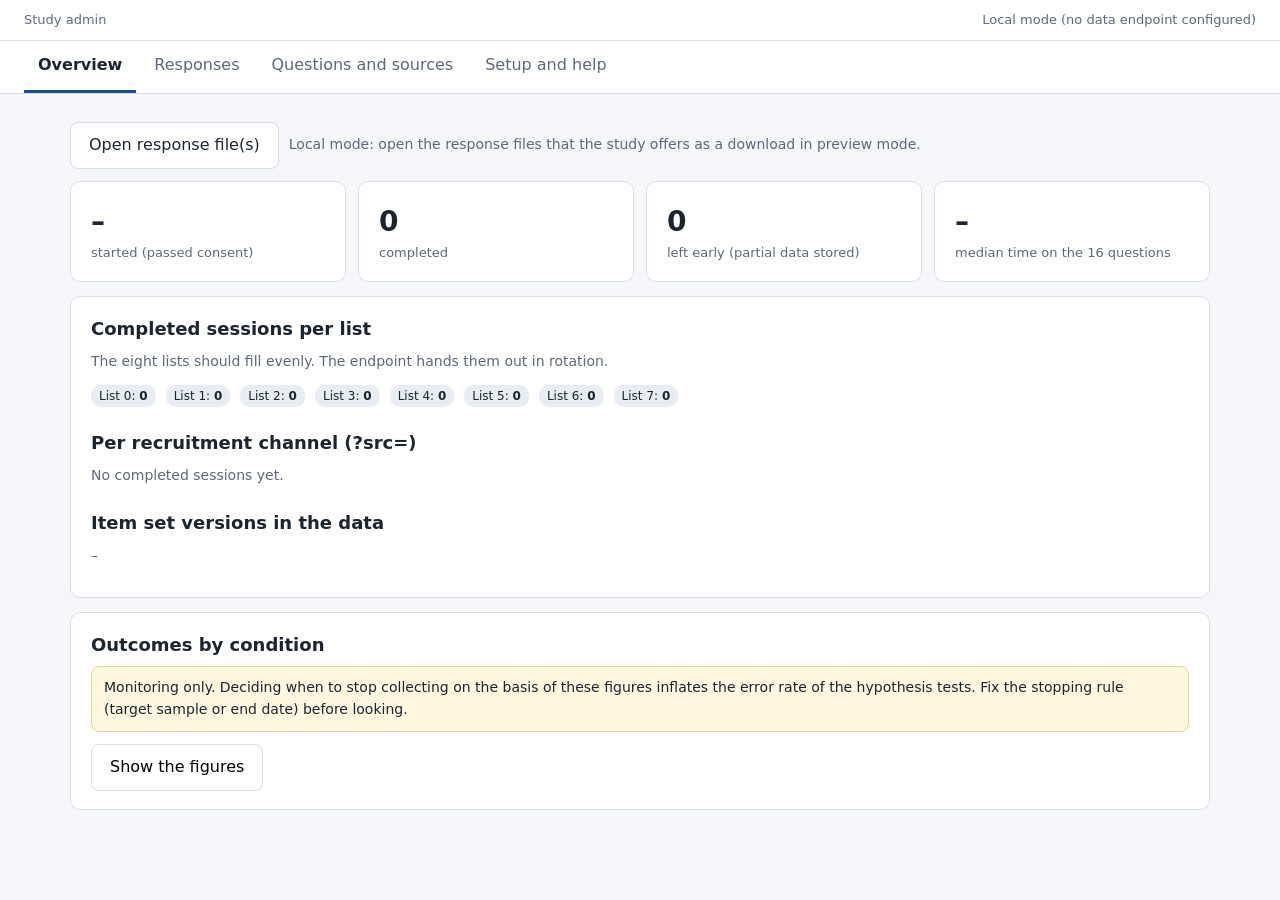
==== admin.html @ bd50028b "Study v2: within-participants design, 16 items, admin page, endpoint with item versions Replaces the" ====
<!DOCTYPE html>
<html lang="en">
<head>
<meta charset="utf-8"><meta name="viewport" content="width=device-width, initial-scale=1"><meta name="robots" content="noindex,nofollow">
<title>Study admin</title>
<link rel="stylesheet" href="styles.css"><link rel="stylesheet" href="admin.css">
</head>
<body>
<header><span>Study admin</span><span id="who"></span></header>
<nav id="tabs" hidden>
  <button data-tab="overview" class="on">Overview</button><button data-tab="responses">Responses</button>
  <button data-tab="items">Questions and sources</button><button data-tab="help">Setup and help</button>
</nav>
<main id="admin"></main>
<div id="reader" class="reader" hidden><div class="reader-box wide"><div class="reader-head"><div class="reader-title" id="pv-title">Preview</div><button class="btn" id="pv-close">Close</button></div><div class="reader-text" id="pv-body"></div></div></div>
<script src="config.js"></script><script src="items.js"></script><script src="design.js"></script><script src="admin.js"></script>
</body>
</html>
---- styles.css ----
:root { --ink:#1c2430; --muted:#5d6878; --line:#d8dde5; --bg:#f4f6f9; --card:#fff; --accent:#1f4e8c; --ok:#1d6b3a; --no:#9b2c2c; }
* { box-sizing: border-box; }
body { margin:0; font:16px/1.55 system-ui, -apple-system, "Segoe UI", Roboto, Arial, sans-serif; color:var(--ink); background:var(--bg); }
header { display:flex; justify-content:space-between; padding:10px 24px; font-size:13px; color:var(--muted); border-bottom:1px solid var(--line); background:#fff; }
main { max-width:860px; margin:28px auto 80px; padding:0 20px; }
h1 { font-size:24px; margin:0 0 12px; } h2 { font-size:18px; margin:22px 0 8px; }
p { margin:0 0 12px; } .muted { color:var(--muted); font-size:14px; }
.card { background:var(--card); border:1px solid var(--line); border-radius:10px; padding:18px 20px; margin:0 0 14px; }
.label { font-size:12px; letter-spacing:.06em; text-transform:uppercase; color:var(--muted); margin-bottom:6px; }
.question { font-size:19px; font-weight:600; }
.answer { font-size:17px; }
.sources { display:flex; gap:10px; flex-wrap:wrap; margin-top:2px; }
.chip { border:1px solid var(--line); background:#f8fafc; border-radius:8px; padding:8px 12px; cursor:pointer; font:inherit; text-align:left; }
.chip:hover, .chip:focus { border-color:var(--accent); outline:none; }
.chip b { color:var(--accent); margin-right:6px; }
.trace ol { margin:6px 0 0 20px; padding:0; } .trace li { margin-bottom:6px; }
.decision { display:flex; gap:12px; align-items:center; flex-wrap:wrap; }
.btn { font:inherit; padding:10px 18px; border-radius:8px; border:1px solid var(--line); background:#fff; cursor:pointer; }
.btn:hover { border-color:var(--accent); } .btn[disabled] { opacity:.45; cursor:not-allowed; }
.btn.primary { background:var(--accent); color:#fff; border-color:var(--accent); }
.btn.choice.sel { border-width:2px; font-weight:600; }
.btn.choice.sel.acc { border-color:var(--ok); color:var(--ok); } .btn.choice.sel.rej { border-color:var(--no); color:var(--no); }
.reader { position:fixed; inset:0; background:rgba(20,28,40,.55); display:flex; align-items:center; justify-content:center; padding:24px; z-index:10; }
.reader[hidden] { display:none; }
.reader-box { background:#fff; border-radius:12px; max-width:720px; width:100%; max-height:86vh; display:flex; flex-direction:column; }
.reader-head { display:flex; justify-content:space-between; gap:16px; align-items:flex-start; padding:18px 22px; border-bottom:1px solid var(--line); }
.reader-title { font-weight:700; font-size:18px; } .reader-text { padding:20px 22px 26px; overflow:auto; font-size:17px; line-height:1.65; }
fieldset { border:0; padding:0; margin:0 0 18px; } legend { font-weight:600; margin-bottom:8px; padding:0; }
.opts { display:flex; gap:8px; flex-wrap:wrap; } .opts label { border:1px solid var(--line); border-radius:8px; padding:7px 12px; background:#fff; cursor:pointer; }
.opts input { margin-right:6px; } textarea, input[type=number], select { font:inherit; width:100%; padding:9px 10px; border:1px solid var(--line); border-radius:8px; }
input[type=number] { width:110px; } textarea { min-height:84px; }
.err { color:var(--no); font-size:14px; min-height:20px; }
table.res { border-collapse:collapse; width:100%; font-size:15px; } table.res td, table.res th { border-bottom:1px solid var(--line); padding:7px 8px; text-align:left; vertical-align:top; }
.tagok { color:var(--ok); font-weight:600; } .tagno { color:var(--no); font-weight:600; }
---- admin.css ----
main#admin { max-width:1180px; }
nav#tabs { display:flex; gap:4px; padding:0 24px; background:#fff; border-bottom:1px solid var(--line); }
nav#tabs button { font:inherit; border:0; background:none; padding:12px 14px; cursor:pointer; color:var(--muted); border-bottom:3px solid transparent; }
nav#tabs button.on { color:var(--ink); border-bottom-color:var(--accent); font-weight:600; }
.grid { display:grid; grid-template-columns:repeat(4,1fr); gap:12px; } .stat { font-size:28px; font-weight:700; } .stat small { font-size:13px; font-weight:400; color:var(--muted); display:block; }
table.data { border-collapse:collapse; width:100%; font-size:14px; } table.data th, table.data td { border-bottom:1px solid var(--line); padding:6px 8px; text-align:left; white-space:nowrap; }
table.data th { font-size:12px; text-transform:uppercase; letter-spacing:.04em; color:var(--muted); } table.data tr.click { cursor:pointer; } table.data tr.click:hover { background:#f1f5fa; }
.scroll { overflow:auto; max-height:460px; } .row { display:flex; gap:10px; flex-wrap:wrap; align-items:center; margin-bottom:12px; }
.split { display:grid; grid-template-columns:270px 1fr; gap:14px; align-items:start; }
.itemlist button { display:block; width:100%; text-align:left; font:inherit; padding:8px 10px; border:1px solid var(--line); background:#fff; border-radius:8px; margin-bottom:6px; cursor:pointer; }
.itemlist button.on { border-color:var(--accent); background:#eef4fb; } .itemlist .g { font-size:12px; color:var(--muted); margin:10px 0 4px; }
.itemlist .bad { color:var(--no); } label.f { display:block; font-size:13px; font-weight:600; margin:12px 0 4px; } label.f small { font-weight:400; color:var(--muted); }
.two { display:grid; grid-template-columns:1fr 1fr; gap:14px; } .two .s { border-left:4px solid var(--ok); padding-left:10px; } .two .u { border-left:4px solid var(--no); padding-left:10px; }
input[type=text], input[type=password] { font:inherit; width:100%; padding:9px 10px; border:1px solid var(--line); border-radius:8px; }
textarea.tall { min-height:150px; } .ok { color:var(--ok); } .bad { color:var(--no); } .warn { background:#fff7e0; border:1px solid #ecd58b; border-radius:8px; padding:10px 12px; font-size:14px; margin-bottom:12px; }
.pill { display:inline-block; font-size:12px; padding:2px 8px; border-radius:10px; background:#e8edf3; } .pill.ok { background:#dff1e5; } .pill.no { background:#f6dede; }
.reader-box.wide { max-width:900px; } ul.problems { margin:6px 0 0 18px; padding:0; font-size:14px; }
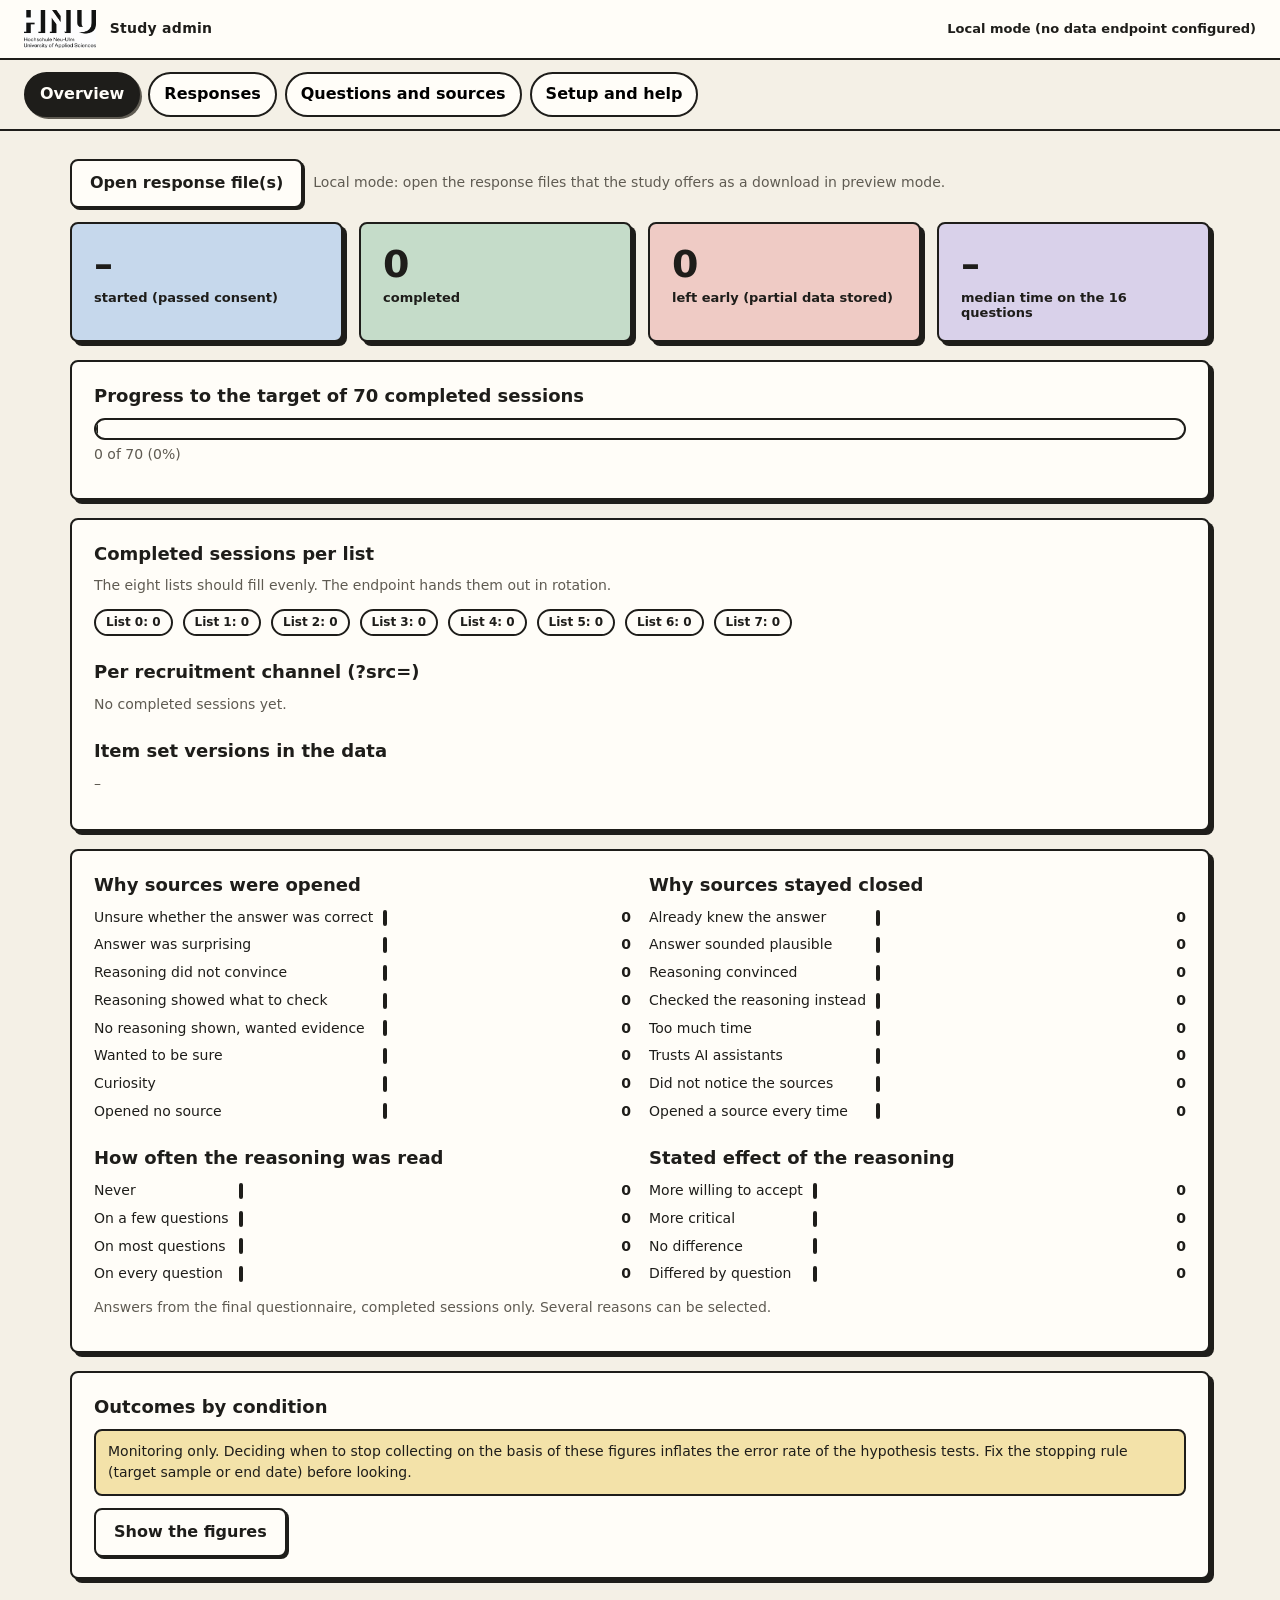
==== commit 3cdc7247: "Redesign, closed final questionnaire, contact and study information - neobrutalist interface for the" ====
--- a/admin.html
+++ b/admin.html
@@ -6,7 +6,7 @@
 <link rel="stylesheet" href="styles.css"><link rel="stylesheet" href="admin.css">
 </head>
 <body>
-<header><span>Study admin</span><span id="who"></span></header>
+<header class="top"><div class="brand"><img src="assets/hnu-logo.png" alt="Hochschule Neu-Ulm"><span>Study admin</span></div><span id="who"></span></header>
 <nav id="tabs" hidden>
   <button data-tab="overview" class="on">Overview</button><button data-tab="responses">Responses</button>
   <button data-tab="items">Questions and sources</button><button data-tab="help">Setup and help</button>
--- a/styles.css
+++ b/styles.css
@@ -1,34 +1,53 @@
-:root { --ink:#1c2430; --muted:#5d6878; --line:#d8dde5; --bg:#f4f6f9; --card:#fff; --accent:#1f4e8c; --ok:#1d6b3a; --no:#9b2c2c; }
-* { box-sizing: border-box; }
-body { margin:0; font:16px/1.55 system-ui, -apple-system, "Segoe UI", Roboto, Arial, sans-serif; color:var(--ink); background:var(--bg); }
-header { display:flex; justify-content:space-between; padding:10px 24px; font-size:13px; color:var(--muted); border-bottom:1px solid var(--line); background:#fff; }
-main { max-width:860px; margin:28px auto 80px; padding:0 20px; }
-h1 { font-size:24px; margin:0 0 12px; } h2 { font-size:18px; margin:22px 0 8px; }
-p { margin:0 0 12px; } .muted { color:var(--muted); font-size:14px; }
-.card { background:var(--card); border:1px solid var(--line); border-radius:10px; padding:18px 20px; margin:0 0 14px; }
-.label { font-size:12px; letter-spacing:.06em; text-transform:uppercase; color:var(--muted); margin-bottom:6px; }
-.question { font-size:19px; font-weight:600; }
-.answer { font-size:17px; }
+/* Neobrutalist look with quiet colours: solid outlines, hard offset shadows, flat pastel fills. */
+:root { --ink:#1e1d1a; --muted:#5f5b52; --paper:#f4f0e6; --card:#fffdf8; --line:#1e1d1a;
+  --butter:#f3e2a9; --sage:#c5dcc9; --sky:#c6d8ec; --rose:#efcbc5; --lilac:#d9d1ea; --ok:#2f6b45; --no:#a13d33;
+  --sh:4px 4px 0 var(--ink); --sh2:2px 2px 0 var(--ink); --r:8px; }
+* { box-sizing:border-box; }
+body { margin:0; font:16px/1.55 system-ui, -apple-system, "Segoe UI", Roboto, Arial, sans-serif; color:var(--ink); background:var(--paper); }
+a { color:var(--ink); }
+header.top { display:flex; justify-content:space-between; align-items:center; gap:16px; padding:10px 24px; background:var(--card); border-bottom:2px solid var(--line); position:sticky; top:0; z-index:5; }
+.brand { display:flex; align-items:center; gap:14px; font-weight:700; font-size:14px; letter-spacing:.02em; } .brand img { height:38px; width:auto; display:block; }
+.prog { display:flex; align-items:center; gap:12px; font-size:13px; font-weight:600; } .bar { width:180px; height:12px; border:2px solid var(--line); border-radius:99px; background:var(--card); overflow:hidden; }
+.bar i { display:block; height:100%; width:0; background:var(--sage); border-right:2px solid var(--line); transition:width .25s; }
+main { max-width:860px; margin:28px auto 40px; padding:0 20px; }
+footer.foot { text-align:center; font-size:13px; color:var(--muted); padding:0 20px 36px; }
+h1 { font-size:27px; line-height:1.2; margin:0 0 12px; letter-spacing:-.01em; } h2 { font-size:18px; margin:22px 0 8px; }
+p { margin:0 0 12px; } .muted { color:var(--muted); font-size:14px; } .lead { font-size:18px; }
+.card { background:var(--card); border:2px solid var(--line); border-radius:var(--r); box-shadow:var(--sh); padding:20px 22px; margin:0 0 18px; }
+.card.hero { background:var(--butter); } .cols3 { display:grid; grid-template-columns:repeat(3,1fr); gap:16px; }
+.card.mini { padding:14px 16px; display:flex; flex-direction:column; gap:4px; font-size:14px; } .card.mini b { font-size:15px; } .c1 { background:var(--sage); } .c2 { background:var(--sky); } .c3 { background:var(--lilac); }
+.tag, .label { display:inline-block; font-size:11px; font-weight:700; letter-spacing:.08em; text-transform:uppercase; border:2px solid var(--line); border-radius:99px; padding:2px 10px; background:var(--card); margin-bottom:10px; }
+.question { font-size:20px; font-weight:700; line-height:1.35; } .answer { font-size:17px; }
+.card.q { background:var(--butter); }
 .sources { display:flex; gap:10px; flex-wrap:wrap; margin-top:2px; }
-.chip { border:1px solid var(--line); background:#f8fafc; border-radius:8px; padding:8px 12px; cursor:pointer; font:inherit; text-align:left; }
-.chip:hover, .chip:focus { border-color:var(--accent); outline:none; }
-.chip b { color:var(--accent); margin-right:6px; }
+.chip { border:2px solid var(--line); background:var(--sky); border-radius:var(--r); padding:8px 12px; cursor:pointer; font:inherit; text-align:left; box-shadow:var(--sh2); transition:transform .06s, box-shadow .06s; }
+.chip:hover, .chip:focus-visible { transform:translate(-1px,-1px); box-shadow:3px 3px 0 var(--ink); outline:none; } .chip:active { transform:translate(2px,2px); box-shadow:none; }
+.chip b { margin-right:6px; } span.chip { cursor:default; }
 .trace ol { margin:6px 0 0 20px; padding:0; } .trace li { margin-bottom:6px; }
-.decision { display:flex; gap:12px; align-items:center; flex-wrap:wrap; }
-.btn { font:inherit; padding:10px 18px; border-radius:8px; border:1px solid var(--line); background:#fff; cursor:pointer; }
-.btn:hover { border-color:var(--accent); } .btn[disabled] { opacity:.45; cursor:not-allowed; }
-.btn.primary { background:var(--accent); color:#fff; border-color:var(--accent); }
-.btn.choice.sel { border-width:2px; font-weight:600; }
-.btn.choice.sel.acc { border-color:var(--ok); color:var(--ok); } .btn.choice.sel.rej { border-color:var(--no); color:var(--no); }
-.reader { position:fixed; inset:0; background:rgba(20,28,40,.55); display:flex; align-items:center; justify-content:center; padding:24px; z-index:10; }
-.reader[hidden] { display:none; }
-.reader-box { background:#fff; border-radius:12px; max-width:720px; width:100%; max-height:86vh; display:flex; flex-direction:column; }
-.reader-head { display:flex; justify-content:space-between; gap:16px; align-items:flex-start; padding:18px 22px; border-bottom:1px solid var(--line); }
+.decision { display:flex; gap:12px; align-items:center; flex-wrap:wrap; } .decision span { font-weight:700; }
+.btn { font:inherit; font-weight:600; padding:10px 18px; border-radius:var(--r); border:2px solid var(--line); background:var(--card); color:var(--ink); cursor:pointer; box-shadow:var(--sh2); transition:transform .06s, box-shadow .06s; }
+.btn:hover:not([disabled]) { transform:translate(-1px,-1px); box-shadow:3px 3px 0 var(--ink); } .btn:active:not([disabled]) { transform:translate(2px,2px); box-shadow:none; }
+.btn[disabled] { opacity:.45; cursor:not-allowed; } .btn.primary { background:var(--ink); color:var(--card); box-shadow:2px 2px 0 var(--muted); } .btn.big { font-size:17px; padding:12px 22px; }
+.btn.choice.sel.acc { background:var(--sage); } .btn.choice.sel.rej { background:var(--rose); } .btn.choice.sel { box-shadow:var(--sh); }
+.row { display:flex; gap:10px; flex-wrap:wrap; align-items:center; }
+label.check { display:flex; gap:10px; align-items:flex-start; border:2px solid var(--line); border-radius:var(--r); padding:12px 14px; background:var(--paper); margin:14px 0; cursor:pointer; } label.check input { width:18px; height:18px; margin-top:3px; accent-color:var(--ink); }
+details.about { border:2px solid var(--line); border-radius:var(--r); padding:10px 14px; background:var(--paper); } details.about summary { font-weight:700; cursor:pointer; } details.about p { margin:10px 0 0; font-size:15px; }
+.reader { position:fixed; inset:0; background:rgba(30,29,26,.55); display:flex; align-items:center; justify-content:center; padding:24px; z-index:10; } .reader[hidden] { display:none; }
+.reader-box { background:var(--card); border:2px solid var(--line); border-radius:var(--r); box-shadow:8px 8px 0 var(--ink); max-width:720px; width:100%; max-height:86vh; display:flex; flex-direction:column; }
+.reader-head { display:flex; justify-content:space-between; gap:16px; align-items:flex-start; padding:16px 20px; border-bottom:2px solid var(--line); background:var(--sky); border-radius:6px 6px 0 0; }
 .reader-title { font-weight:700; font-size:18px; } .reader-text { padding:20px 22px 26px; overflow:auto; font-size:17px; line-height:1.65; }
-fieldset { border:0; padding:0; margin:0 0 18px; } legend { font-weight:600; margin-bottom:8px; padding:0; }
-.opts { display:flex; gap:8px; flex-wrap:wrap; } .opts label { border:1px solid var(--line); border-radius:8px; padding:7px 12px; background:#fff; cursor:pointer; }
-.opts input { margin-right:6px; } textarea, input[type=number], select { font:inherit; width:100%; padding:9px 10px; border:1px solid var(--line); border-radius:8px; }
-input[type=number] { width:110px; } textarea { min-height:84px; }
-.err { color:var(--no); font-size:14px; min-height:20px; }
-table.res { border-collapse:collapse; width:100%; font-size:15px; } table.res td, table.res th { border-bottom:1px solid var(--line); padding:7px 8px; text-align:left; vertical-align:top; }
-.tagok { color:var(--ok); font-weight:600; } .tagno { color:var(--no); font-weight:600; }
+/* questionnaire */
+.qrow { display:flex; gap:14px; padding:16px 0; border-top:2px dashed #cfc8b6; } .qrow:first-of-type { border-top:0; } .qrow.missing .qn { background:var(--rose); }
+.qn { flex:0 0 34px; height:34px; border:2px solid var(--line); border-radius:99px; display:flex; align-items:center; justify-content:center; font-weight:700; background:var(--butter); } .qb { flex:1; min-width:0; } .qt { font-weight:700; margin-bottom:4px; }
+.opts { display:flex; gap:8px; flex-wrap:wrap; margin-top:10px; } .opts.col { flex-direction:column; align-items:stretch; } .opts.tight { gap:6px; }
+.opt { font:inherit; text-align:left; padding:8px 14px; border:2px solid var(--line); border-radius:var(--r); background:var(--card); cursor:pointer; transition:transform .06s, box-shadow .06s; }
+.opt:hover { box-shadow:var(--sh2); transform:translate(-1px,-1px); } .opt.on { background:var(--sage); box-shadow:var(--sh2); font-weight:600; }
+.opt.num { min-width:42px; text-align:center; padding:8px 0; } .opt.box::before { content:""; display:inline-block; width:14px; height:14px; border:2px solid var(--line); border-radius:3px; margin-right:10px; vertical-align:-2px; background:var(--card); } .opt.box.on::before { background:var(--ink); }
+.scale { display:flex; gap:8px; align-items:center; flex-wrap:wrap; margin-top:10px; }
+fieldset { border:0; padding:0; margin:0 0 18px; } legend { font-weight:700; margin-bottom:8px; padding:0; }
+.opts label { border:2px solid var(--line); border-radius:var(--r); padding:7px 12px; background:var(--card); cursor:pointer; } .opts input { margin-right:6px; accent-color:var(--ink); }
+textarea, input[type=number], select, input[type=text], input[type=password] { font:inherit; width:100%; padding:9px 10px; border:2px solid var(--line); border-radius:var(--r); background:var(--card); color:var(--ink); } textarea { min-height:84px; }
+.err { color:var(--no); font-size:14px; font-weight:600; min-height:22px; margin-top:8px; }
+table.res { border-collapse:collapse; width:100%; font-size:15px; } table.res td, table.res th { border-bottom:2px solid #e3dccb; padding:7px 8px; text-align:left; vertical-align:top; }
+.tagok { color:var(--ok); font-weight:700; } .tagno { color:var(--no); font-weight:700; } .score { display:inline-block; font-size:22px; font-weight:800; background:var(--sage); border:2px solid var(--line); border-radius:var(--r); padding:4px 14px; box-shadow:var(--sh2); }
+code { background:var(--butter); border:1px solid var(--line); border-radius:4px; padding:1px 6px; }
--- a/admin.css
+++ b/admin.css
@@ -1,17 +1,21 @@
 main#admin { max-width:1180px; }
-nav#tabs { display:flex; gap:4px; padding:0 24px; background:#fff; border-bottom:1px solid var(--line); }
-nav#tabs button { font:inherit; border:0; background:none; padding:12px 14px; cursor:pointer; color:var(--muted); border-bottom:3px solid transparent; }
-nav#tabs button.on { color:var(--ink); border-bottom-color:var(--accent); font-weight:600; }
-.grid { display:grid; grid-template-columns:repeat(4,1fr); gap:12px; } .stat { font-size:28px; font-weight:700; } .stat small { font-size:13px; font-weight:400; color:var(--muted); display:block; }
-table.data { border-collapse:collapse; width:100%; font-size:14px; } table.data th, table.data td { border-bottom:1px solid var(--line); padding:6px 8px; text-align:left; white-space:nowrap; }
-table.data th { font-size:12px; text-transform:uppercase; letter-spacing:.04em; color:var(--muted); } table.data tr.click { cursor:pointer; } table.data tr.click:hover { background:#f1f5fa; }
-.scroll { overflow:auto; max-height:460px; } .row { display:flex; gap:10px; flex-wrap:wrap; align-items:center; margin-bottom:12px; }
-.split { display:grid; grid-template-columns:270px 1fr; gap:14px; align-items:start; }
-.itemlist button { display:block; width:100%; text-align:left; font:inherit; padding:8px 10px; border:1px solid var(--line); background:#fff; border-radius:8px; margin-bottom:6px; cursor:pointer; }
-.itemlist button.on { border-color:var(--accent); background:#eef4fb; } .itemlist .g { font-size:12px; color:var(--muted); margin:10px 0 4px; }
-.itemlist .bad { color:var(--no); } label.f { display:block; font-size:13px; font-weight:600; margin:12px 0 4px; } label.f small { font-weight:400; color:var(--muted); }
-.two { display:grid; grid-template-columns:1fr 1fr; gap:14px; } .two .s { border-left:4px solid var(--ok); padding-left:10px; } .two .u { border-left:4px solid var(--no); padding-left:10px; }
-input[type=text], input[type=password] { font:inherit; width:100%; padding:9px 10px; border:1px solid var(--line); border-radius:8px; }
-textarea.tall { min-height:150px; } .ok { color:var(--ok); } .bad { color:var(--no); } .warn { background:#fff7e0; border:1px solid #ecd58b; border-radius:8px; padding:10px 12px; font-size:14px; margin-bottom:12px; }
-.pill { display:inline-block; font-size:12px; padding:2px 8px; border-radius:10px; background:#e8edf3; } .pill.ok { background:#dff1e5; } .pill.no { background:#f6dede; }
-.reader-box.wide { max-width:900px; } ul.problems { margin:6px 0 0 18px; padding:0; font-size:14px; }
+nav#tabs { display:flex; gap:8px; padding:12px 24px; background:var(--paper); border-bottom:2px solid var(--line); flex-wrap:wrap; }
+nav#tabs button { font:inherit; font-weight:600; border:2px solid var(--line); background:var(--card); padding:8px 14px; cursor:pointer; border-radius:99px; }
+nav#tabs button.on { background:var(--ink); color:var(--card); box-shadow:2px 2px 0 var(--muted); }
+.grid { display:grid; grid-template-columns:repeat(4,1fr); gap:16px; } .grid .card:nth-child(1) { background:var(--sky); } .grid .card:nth-child(2) { background:var(--sage); } .grid .card:nth-child(3) { background:var(--rose); } .grid .card:nth-child(4) { background:var(--lilac); }
+.stat { font-size:38px; font-weight:800; line-height:1.1; } .stat small { font-size:13px; font-weight:600; display:block; margin-top:6px; }
+.goal { height:22px; border:2px solid var(--line); border-radius:99px; background:var(--card); overflow:hidden; margin:8px 0 4px; } .goal i { display:block; height:100%; background:var(--sage); border-right:2px solid var(--line); }
+.bars { display:grid; grid-template-columns:minmax(120px,max-content) 1fr 40px; gap:6px 10px; align-items:center; font-size:14px; } .bars .b { height:16px; border:2px solid var(--line); border-radius:4px; background:var(--sky); min-width:2px; } .bars .b.alt { background:var(--butter); } .bars .n { font-weight:700; text-align:right; }
+.halves { display:grid; grid-template-columns:1fr 1fr; gap:18px; }
+table.data { border-collapse:collapse; width:100%; font-size:14px; } table.data th, table.data td { border-bottom:2px solid #e3dccb; padding:7px 8px; text-align:left; white-space:nowrap; }
+table.data th { font-size:11px; text-transform:uppercase; letter-spacing:.06em; position:sticky; top:0; background:var(--card); } table.data tr.click { cursor:pointer; } table.data tr.click:hover { background:var(--butter); }
+.scroll { overflow:auto; max-height:460px; } .row { margin-bottom:14px; }
+.split { display:grid; grid-template-columns:270px 1fr; gap:16px; align-items:start; }
+.itemlist button { display:block; width:100%; text-align:left; font:inherit; padding:8px 10px; border:2px solid var(--line); background:var(--card); border-radius:var(--r); margin-bottom:8px; cursor:pointer; }
+.itemlist button.on { background:var(--butter); box-shadow:var(--sh2); } .itemlist .g { font-size:11px; font-weight:700; letter-spacing:.08em; text-transform:uppercase; margin:12px 0 6px; }
+.itemlist .bad { color:var(--no); } label.f { display:block; font-size:13px; font-weight:700; margin:12px 0 4px; } label.f small { font-weight:400; color:var(--muted); }
+.two { display:grid; grid-template-columns:1fr 1fr; gap:14px; } .two .s { border-left:6px solid var(--sage); padding-left:12px; } .two .u { border-left:6px solid var(--rose); padding-left:12px; }
+textarea.tall { min-height:150px; } .ok { color:var(--ok); } .bad { color:var(--no); }
+.warn { background:var(--butter); border:2px solid var(--line); border-radius:var(--r); padding:10px 12px; font-size:14px; margin-bottom:12px; }
+.pill { display:inline-block; font-size:12px; font-weight:600; padding:2px 10px; border-radius:99px; border:2px solid var(--line); background:var(--card); } .pill.ok { background:var(--sage); color:var(--ink); } .pill.no { background:var(--rose); color:var(--ink); }
+.reader-box.wide { max-width:900px; } ul.problems { margin:6px 0 0 18px; padding:0; font-size:14px; } #who { font-size:13px; font-weight:600; }
